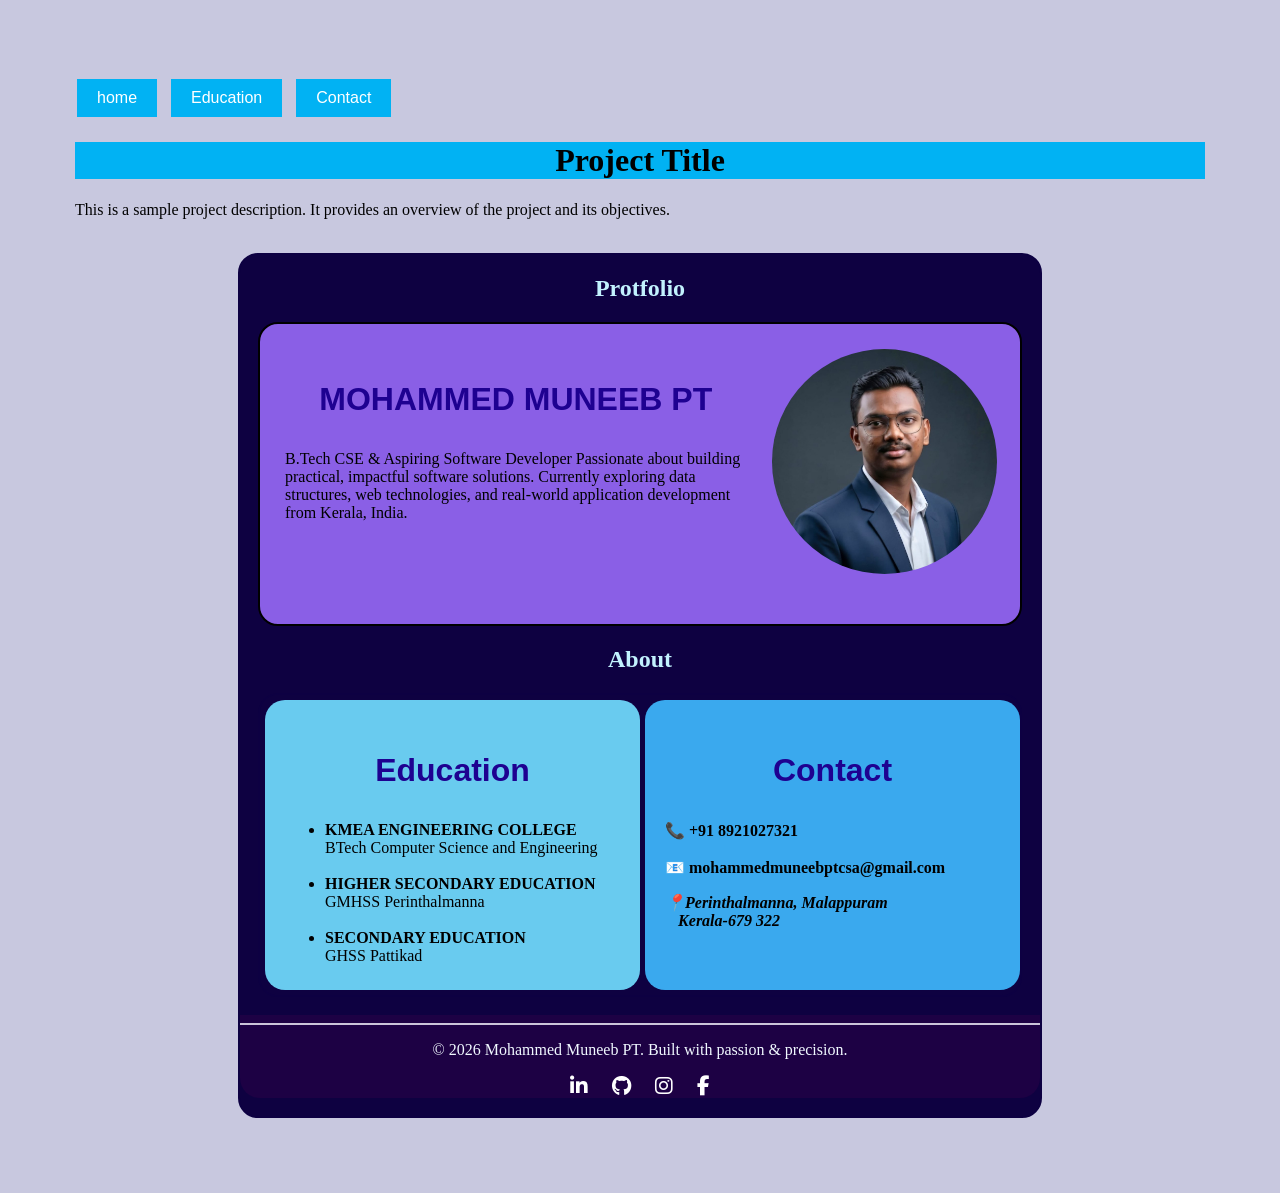
==== index.html @ eda39db0 "Rename new.html to index.html" ====
<!DOCTYPE html>
<html lang="en">
<head>
    <meta charset="UTF-8">
    <meta name="viewport" content="width=device-width, initial-scale=1.0">
    <title>Project</title>
    <link rel="icon" href="my.jpeg" style="border-radius: 50%;">
    <link rel="stylesheet" href="https://cdnjs.cloudflare.com/ajax/libs/font-awesome/6.4.0/css/all.min.css">
    <style>
        body{
            background-color: rgb(237, 241, 251);
            margin: 75px;
        
        }
        h1{
            text-align: center;
            background-color: rgb(1, 178, 243);
        }
        body{
            margin: 75px;
            align-self: center;
            background-color: rgb(200, 200, 223);
        }
        #container{
            border: 2px solid rgb(13, 0, 66);
            border-radius: 20px;
            display: flex;
            flex-direction: column;
            align-items: center;
            justify-content: space-evenly;
            width: 800px;
            height: 100%;
            background-color: #0e0141;
            margin: auto;
            
        }
        #section1{

            border: 2px solid rgb(0, 0, 0);
            border-radius: 20px;
            display: flex;
            flex-direction: row;
            align-items: center;
            justify-content: space-between;
             width: 95%;
             background-color: #8a5fe6;
             
        }
        #section2{
            border: 2px solid rgb(13, 0, 66);
            border-radius: 20px;
            display: flex;
            width: 100%;
            flex-direction: row;
            align-items: center;
            justify-content: space-evenly;
            width: 95%;
        }
        #child1{
            width: 45%;
            height: 250px; 
            background-color: rgb(105, 203, 239);
            border-radius: 20px;
            padding: 20px;
            margin: 5px;
        }
        #child3{
            width: 65%;
            height: 250px; 
            border-radius: 20px;
            padding: 20px;
             margin: 5px;
             padding: auto;
        }

        #child2{
             width: 45%;
             height: 250px; 
             background-color: rgb(58, 169, 238);
             border-radius: 20px;
             padding: 20px;
        }
        #child4{
             width: 35%;
             height: 250px; 
             border-radius: 20px;
             padding: auto;
        }
        h3{
            text-align: center;
            font-family: 'Franklin Gothic Medium', 'Arial Narrow', Arial, sans-serif;
            color: #1e0191;
            font-size: 200%;
        }
        img{
            border-radius: 50%;
            align-items: center;
            justify-content: space-evenly;
        }
        h2{
            text-align: center;
            color: rgb(194, 242, 254);
        }
        footer{
            text-align: center;
            background-color: rgb(29, 1, 68);
            border-radius: 0px 0px 20px 20px;
            width: 100%;
            color: aliceblue;
        }
        social-links {
            align-items: center;
            justify-content: space-between;
             margin-top: 10px;
        }
            .social-links a {
                color: #fff;
                font-size: 20px;
                margin: 0 10px;
                text-decoration: none;
            }
            .social-links a:hover {
                color: #1e0191;
            }
            hr{
                border: 1px solid rgb(203, 196, 217);
            }
            header{
                display: flex;
                justify-content: flex-start;
                gap: 10px;
                margin-bottom: 20px;
            }
             header button {
                background-color: rgb(1, 178, 243);
                color: white;
                border: none;
                padding: 10px 20px;
                text-align: center;
                text-decoration: none;
                display: inline-block;
                font-size: 16px;
                margin: 4px 2px;
                cursor: pointer;
            }
             header button:hover {
                background-color: rgb(0, 150, 200);
            }
             .
            botten{
                background-color: rgb(1, 178, 243);
                color: white;
                border: none;
                padding: 10px 20px;
                text-align: center;
                text-decoration: none;
                display: inline-block;
                font-size: 16px;
                margin: 4px 2px;
                cursor: pointer;
            }
        </style>
</head>
<body>
    <header><button href="#" >home</button><button href="#section2" >Education</button><button href="#section1" >Contact</button></header>
    <h1>Project Title</h1>
    <p>This is a sample project description. It provides an overview of the project and its objectives.</p>
    <br>

    <div id="container">
        <h2>Protfolio</h2>

        <div id="section1">
            <div id="child3">
                <h3>MOHAMMED MUNEEB PT</h3>
                <p>B.Tech CSE & Aspiring Software Developer
Passionate about building practical, impactful software solutions. Currently exploring data structures, web technologies, and real-world application development from Kerala, India.</p>
            </div>
             <div id="child4">
                <img  src="my.jpeg" alt="Image"  height="90%">
                </div>
            </div>
        <h2>About</h2>

        <div id="section2">
            <div id="child1">
                <h3>Education</h3>
               <p> <ul>
                    <li><b>KMEA ENGINEERING COLLEGE </b><BR>BTech Computer Science and Engineering</li><br>
                    <li><b>HIGHER SECONDARY EDUCATION</b><BR>GMHSS Perinthalmanna</li><br>
                    <li><b>SECONDARY EDUCATION</b><BR>GHSS Pattikad <br><br><br></li>
                </ul>
            </div></p>
            <div id="child2">
                <h3>Contact</h3>
               <b><p>📞 +91 8921027321 <br><br>📧 mohammedmuneebptcsa@gmail.com <address>📍Perinthalmanna, Malappuram<br>&ThickSpace;&ThickSpace; Kerala-679 322</address></p></b> 
            
            </div>
            
            
        </div><br>
        <footer><hr>
        <p>&copy; 2026 Mohammed Muneeb PT. Built with passion & precision.</p>
        <div class="social-links">
            <a href="https://www.linkedin.com/in/mohammad-muneeb-pt-0a9416398" target="_blank" aria-label="LinkedIn"><i class="fab fa-linkedin-in"></i></a>
            <a href="https://github.com/muneebpt" target="_blank" aria-label="GitHub"><i class="fab fa-github"></i></a>
            <a href="https://www.instagram.com/mohammed_muneeb_pt?igsh=MWpoNmg3Z2d1OWd2Yg==" target="_blank" aria-label="Instagram"><i class="fab fa-instagram"></i></a>
            <a href="https://www.facebook.com/share/1C8TzH7syh/" target="_blank" aria-label="Facebook"><i class="fab fa-facebook-f"></i></a>
        </div>
    </footer><br>
        </div>
        
    
</body>
</html>
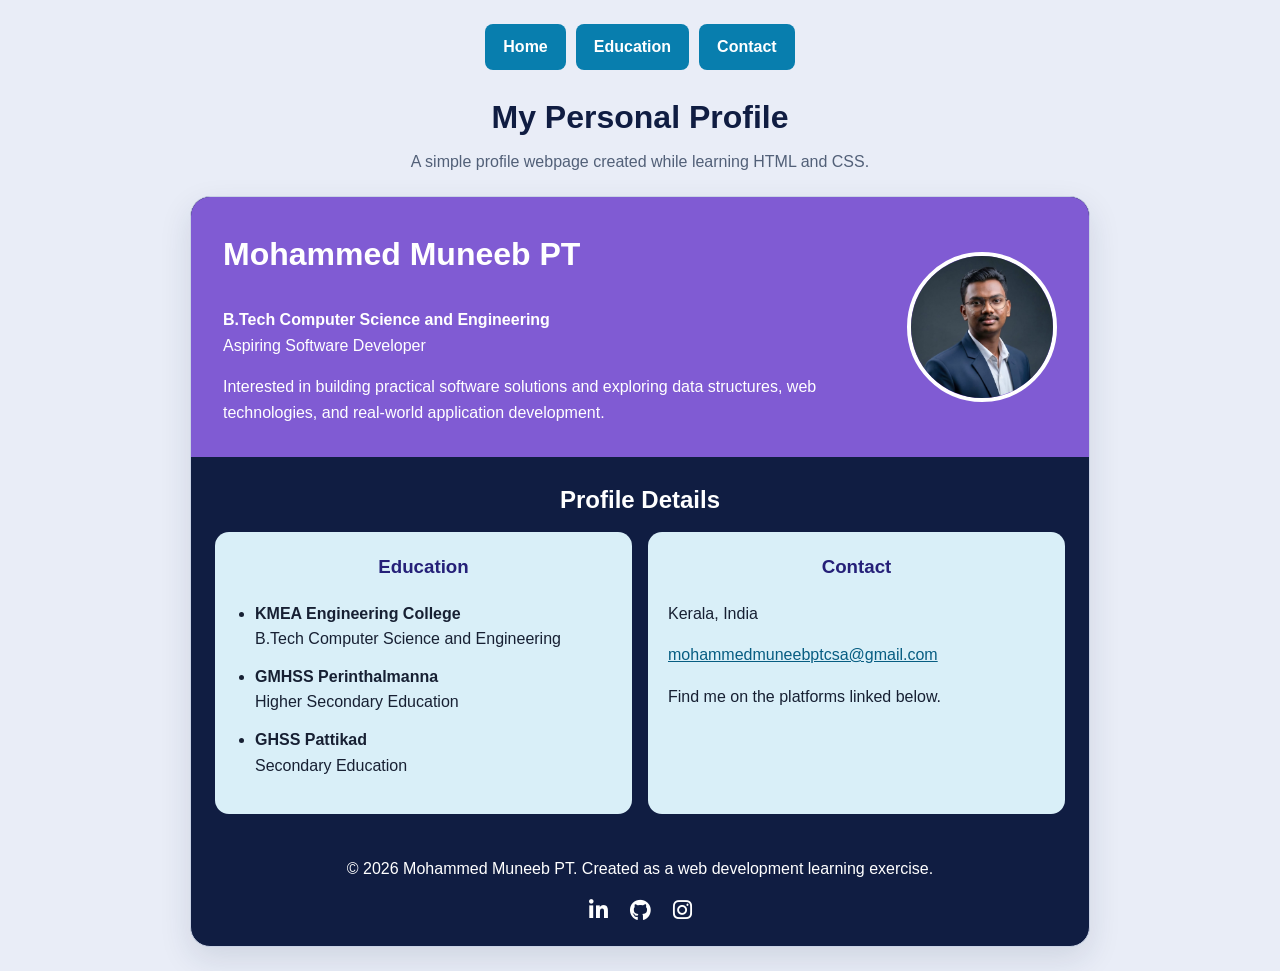
==== commit b14ca1d3: "Improve Day 1 profile page structure and responsive styling" ====
--- a/index.html
+++ b/index.html
@@ -1,215 +1,151 @@
-<!DOCTYPE html>
-<html lang="en">
-<head>
-    <meta charset="UTF-8">
-    <meta name="viewport" content="width=device-width, initial-scale=1.0">
-    <title>Project</title>
-    <link rel="icon" href="my.jpeg" style="border-radius: 50%;">
-    <link rel="stylesheet" href="https://cdnjs.cloudflare.com/ajax/libs/font-awesome/6.4.0/css/all.min.css">
-    <style>
-        body{
-            background-color: rgb(237, 241, 251);
-            margin: 75px;
-        
-        }
-        h1{
-            text-align: center;
-            background-color: rgb(1, 178, 243);
-        }
-        body{
-            margin: 75px;
-            align-self: center;
-            background-color: rgb(200, 200, 223);
-        }
-        #container{
-            border: 2px solid rgb(13, 0, 66);
-            border-radius: 20px;
-            display: flex;
-            flex-direction: column;
-            align-items: center;
-            justify-content: space-evenly;
-            width: 800px;
-            height: 100%;
-            background-color: #0e0141;
-            margin: auto;
-            
-        }
-        #section1{
-
-            border: 2px solid rgb(0, 0, 0);
-            border-radius: 20px;
-            display: flex;
-            flex-direction: row;
-            align-items: center;
-            justify-content: space-between;
-             width: 95%;
-             background-color: #8a5fe6;
-             
-        }
-        #section2{
-            border: 2px solid rgb(13, 0, 66);
-            border-radius: 20px;
-            display: flex;
-            width: 100%;
-            flex-direction: row;
-            align-items: center;
-            justify-content: space-evenly;
-            width: 95%;
-        }
-        #child1{
-            width: 45%;
-            height: 250px; 
-            background-color: rgb(105, 203, 239);
-            border-radius: 20px;
-            padding: 20px;
-            margin: 5px;
-        }
-        #child3{
-            width: 65%;
-            height: 250px; 
-            border-radius: 20px;
-            padding: 20px;
-             margin: 5px;
-             padding: auto;
-        }
-
-        #child2{
-             width: 45%;
-             height: 250px; 
-             background-color: rgb(58, 169, 238);
-             border-radius: 20px;
-             padding: 20px;
-        }
-        #child4{
-             width: 35%;
-             height: 250px; 
-             border-radius: 20px;
-             padding: auto;
-        }
-        h3{
-            text-align: center;
-            font-family: 'Franklin Gothic Medium', 'Arial Narrow', Arial, sans-serif;
-            color: #1e0191;
-            font-size: 200%;
-        }
-        img{
-            border-radius: 50%;
-            align-items: center;
-            justify-content: space-evenly;
-        }
-        h2{
-            text-align: center;
-            color: rgb(194, 242, 254);
-        }
-        footer{
-            text-align: center;
-            background-color: rgb(29, 1, 68);
-            border-radius: 0px 0px 20px 20px;
-            width: 100%;
-            color: aliceblue;
-        }
-        social-links {
-            align-items: center;
-            justify-content: space-between;
-             margin-top: 10px;
-        }
-            .social-links a {
-                color: #fff;
-                font-size: 20px;
-                margin: 0 10px;
-                text-decoration: none;
-            }
-            .social-links a:hover {
-                color: #1e0191;
-            }
-            hr{
-                border: 1px solid rgb(203, 196, 217);
-            }
-            header{
-                display: flex;
-                justify-content: flex-start;
-                gap: 10px;
-                margin-bottom: 20px;
-            }
-             header button {
-                background-color: rgb(1, 178, 243);
-                color: white;
-                border: none;
-                padding: 10px 20px;
-                text-align: center;
-                text-decoration: none;
-                display: inline-block;
-                font-size: 16px;
-                margin: 4px 2px;
-                cursor: pointer;
-            }
-             header button:hover {
-                background-color: rgb(0, 150, 200);
-            }
-             .
-            botten{
-                background-color: rgb(1, 178, 243);
-                color: white;
-                border: none;
-                padding: 10px 20px;
-                text-align: center;
-                text-decoration: none;
-                display: inline-block;
-                font-size: 16px;
-                margin: 4px 2px;
-                cursor: pointer;
-            }
-        </style>
-</head>
-<body>
-    <header><button href="#" >home</button><button href="#section2" >Education</button><button href="#section1" >Contact</button></header>
-    <h1>Project Title</h1>
-    <p>This is a sample project description. It provides an overview of the project and its objectives.</p>
-    <br>
-
-    <div id="container">
-        <h2>Protfolio</h2>
-
-        <div id="section1">
-            <div id="child3">
-                <h3>MOHAMMED MUNEEB PT</h3>
-                <p>B.Tech CSE & Aspiring Software Developer
-Passionate about building practical, impactful software solutions. Currently exploring data structures, web technologies, and real-world application development from Kerala, India.</p>
-            </div>
-             <div id="child4">
-                <img  src="my.jpeg" alt="Image"  height="90%">
-                </div>
-            </div>
-        <h2>About</h2>
-
-        <div id="section2">
-            <div id="child1">
-                <h3>Education</h3>
-               <p> <ul>
-                    <li><b>KMEA ENGINEERING COLLEGE </b><BR>BTech Computer Science and Engineering</li><br>
-                    <li><b>HIGHER SECONDARY EDUCATION</b><BR>GMHSS Perinthalmanna</li><br>
-                    <li><b>SECONDARY EDUCATION</b><BR>GHSS Pattikad <br><br><br></li>
-                </ul>
-            </div></p>
-            <div id="child2">
-                <h3>Contact</h3>
-               <b><p>📞 +91 8921027321 <br><br>📧 mohammedmuneebptcsa@gmail.com <address>📍Perinthalmanna, Malappuram<br>&ThickSpace;&ThickSpace; Kerala-679 322</address></p></b> 
-            
-            </div>
-            
-            
-        </div><br>
-        <footer><hr>
-        <p>&copy; 2026 Mohammed Muneeb PT. Built with passion & precision.</p>
-        <div class="social-links">
-            <a href="https://www.linkedin.com/in/mohammad-muneeb-pt-0a9416398" target="_blank" aria-label="LinkedIn"><i class="fab fa-linkedin-in"></i></a>
-            <a href="https://github.com/muneebpt" target="_blank" aria-label="GitHub"><i class="fab fa-github"></i></a>
-            <a href="https://www.instagram.com/mohammed_muneeb_pt?igsh=MWpoNmg3Z2d1OWd2Yg==" target="_blank" aria-label="Instagram"><i class="fab fa-instagram"></i></a>
-            <a href="https://www.facebook.com/share/1C8TzH7syh/" target="_blank" aria-label="Facebook"><i class="fab fa-facebook-f"></i></a>
-        </div>
-    </footer><br>
-        </div>
-        
-    
-</body>
-</html>
+<!DOCTYPE html>
+<html lang="en">
+<head>
+    <meta charset="UTF-8">
+    <meta name="viewport" content="width=device-width, initial-scale=1.0">
+    <meta name="description" content="Personal profile website created during the KMEA five-day web development add-on course.">
+    <title>Mohammed Muneeb PT | Personal Profile</title>
+    <link rel="icon" href="my.jpeg" type="image/jpeg">
+    <link rel="stylesheet" href="https://cdnjs.cloudflare.com/ajax/libs/font-awesome/6.4.0/css/all.min.css">
+    <style>
+        * { box-sizing: border-box; }
+        html { scroll-behavior: smooth; }
+        body {
+            margin: 0;
+            padding: 24px;
+            font-family: Arial, Helvetica, sans-serif;
+            color: #172033;
+            background: #e9edf7;
+            line-height: 1.6;
+        }
+        .page { width: min(100%, 900px); margin: 0 auto; }
+        .site-header {
+            display: flex;
+            flex-wrap: wrap;
+            justify-content: center;
+            gap: 10px;
+            margin-bottom: 22px;
+        }
+        .site-header a {
+            padding: 10px 18px;
+            border-radius: 8px;
+            background: #087eae;
+            color: #fff;
+            text-decoration: none;
+            font-weight: 600;
+        }
+        .site-header a:hover, .site-header a:focus-visible { background: #075d82; }
+        .intro { text-align: center; margin: 0 0 22px; }
+        .intro h1 { margin-bottom: 6px; color: #101d42; }
+        .intro p { margin-top: 0; color: #526078; }
+        .profile-card {
+            overflow: hidden;
+            border: 1px solid #c9d2e5;
+            border-radius: 20px;
+            background: #101d42;
+            box-shadow: 0 12px 32px rgb(24 39 75 / 12%);
+        }
+        .hero {
+            display: flex;
+            align-items: center;
+            justify-content: space-between;
+            gap: 28px;
+            padding: 32px;
+            background: #805bd3;
+            color: #fff;
+        }
+        .hero h2 { margin-top: 0; font-size: clamp(1.5rem, 4vw, 2rem); }
+        .hero p { margin-bottom: 0; }
+        .profile-photo {
+            width: 150px;
+            height: 150px;
+            flex: 0 0 150px;
+            object-fit: cover;
+            border: 4px solid #fff;
+            border-radius: 50%;
+        }
+        .section-title { margin: 24px 0 12px; color: #fff; text-align: center; }
+        .details {
+            display: grid;
+            grid-template-columns: repeat(2, minmax(0, 1fr));
+            gap: 16px;
+            padding: 0 24px 24px;
+        }
+        .info-card {
+            min-width: 0;
+            padding: 20px;
+            border-radius: 14px;
+            background: #d9eff8;
+        }
+        .info-card h3 { margin-top: 0; color: #252078; text-align: center; }
+        .info-card ul { padding-left: 20px; }
+        .info-card li { margin-bottom: 12px; }
+        .info-card a { color: #075d82; overflow-wrap: anywhere; }
+        footer { padding: 18px; color: #fff; text-align: center; }
+        footer p { margin: 0 0 12px; }
+        .social-links { display: flex; justify-content: center; gap: 22px; }
+        .social-links a { color: #fff; font-size: 1.35rem; }
+        .social-links a:hover, .social-links a:focus-visible { color: #9ce5ff; }
+        @media (max-width: 620px) {
+            body { padding: 14px; }
+            .hero { flex-direction: column-reverse; text-align: center; padding: 24px 18px; }
+            .details { grid-template-columns: 1fr; padding: 0 14px 18px; }
+            .info-card { padding: 16px; }
+        }
+    </style>
+</head>
+<body>
+    <main class="page">
+        <nav class="site-header" aria-label="Main navigation">
+            <a href="#home">Home</a>
+            <a href="#education">Education</a>
+            <a href="#contact">Contact</a>
+        </nav>
+
+        <header class="intro" id="home">
+            <h1>My Personal Profile</h1>
+            <p>A simple profile webpage created while learning HTML and CSS.</p>
+        </header>
+
+        <article class="profile-card">
+            <section class="hero" aria-labelledby="profile-name">
+                <div>
+                    <h2 id="profile-name">Mohammed Muneeb PT</h2>
+                    <p><strong>B.Tech Computer Science and Engineering</strong><br>
+                    Aspiring Software Developer</p>
+                    <p>Interested in building practical software solutions and exploring data structures, web technologies, and real-world application development.</p>
+                </div>
+                <img class="profile-photo" src="my.jpeg" alt="Profile photograph of Mohammed Muneeb PT">
+            </section>
+
+            <h2 class="section-title">Profile Details</h2>
+            <div class="details">
+                <section class="info-card" id="education" aria-labelledby="education-title">
+                    <h3 id="education-title">Education</h3>
+                    <ul>
+                        <li><strong>KMEA Engineering College</strong><br>B.Tech Computer Science and Engineering</li>
+                        <li><strong>GMHSS Perinthalmanna</strong><br>Higher Secondary Education</li>
+                        <li><strong>GHSS Pattikad</strong><br>Secondary Education</li>
+                    </ul>
+                </section>
+
+                <section class="info-card" id="contact" aria-labelledby="contact-title">
+                    <h3 id="contact-title">Contact</h3>
+                    <p>Kerala, India</p>
+                    <p><a href="mailto:mohammedmuneebptcsa@gmail.com">mohammedmuneebptcsa@gmail.com</a></p>
+                    <p>Find me on the platforms linked below.</p>
+                </section>
+            </div>
+
+            <footer>
+                <p>&copy; 2026 Mohammed Muneeb PT. Created as a web development learning exercise.</p>
+                <div class="social-links" aria-label="Social profiles">
+                    <a href="https://www.linkedin.com/in/mohammed-muneeb-pt/" target="_blank" rel="noopener noreferrer" aria-label="LinkedIn"><i class="fab fa-linkedin-in"></i></a>
+                    <a href="https://github.com/Muneeb-PT" target="_blank" rel="noopener noreferrer" aria-label="GitHub"><i class="fab fa-github"></i></a>
+                    <a href="https://www.instagram.com/mohammed_muneeb_pt/" target="_blank" rel="noopener noreferrer" aria-label="Instagram"><i class="fab fa-instagram"></i></a>
+                </div>
+            </footer>
+        </article>
+    </main>
+</body>
+</html>
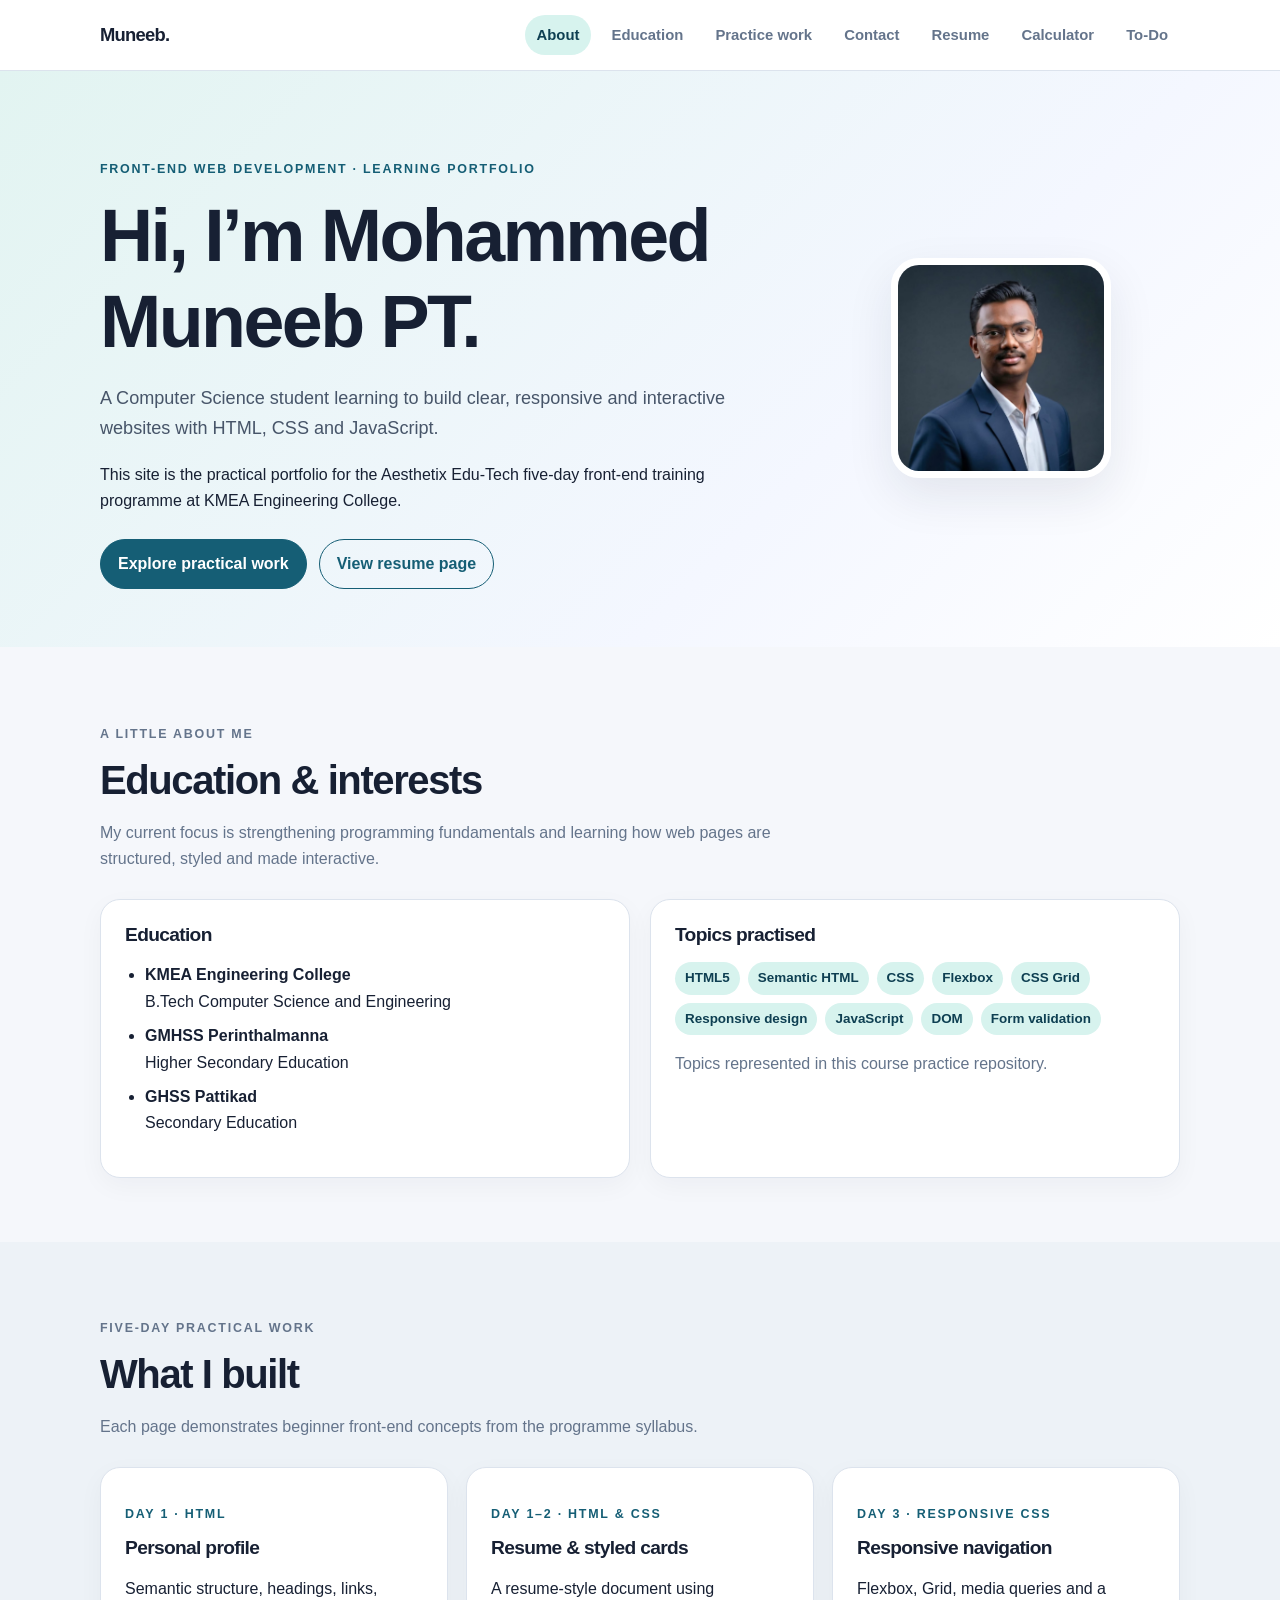
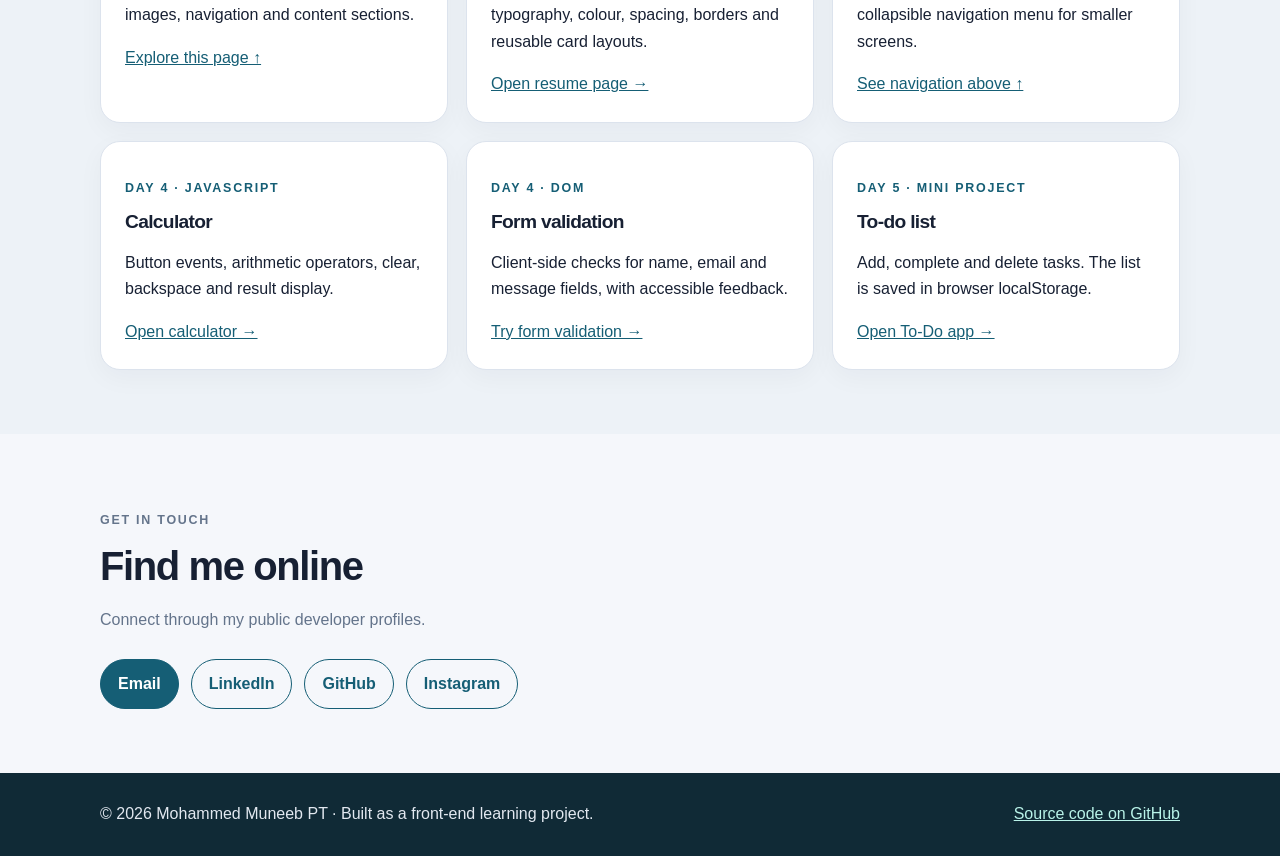
==== commit 27fd5f61: "feat: build responsive five-day front-end learning portfolio" ====
--- a/index.html
+++ b/index.html
@@ -1,151 +1,40 @@
 <!DOCTYPE html>
 <html lang="en">
 <head>
-    <meta charset="UTF-8">
-    <meta name="viewport" content="width=device-width, initial-scale=1.0">
-    <meta name="description" content="Personal profile website created during the KMEA five-day web development add-on course.">
-    <title>Mohammed Muneeb PT | Personal Profile</title>
-    <link rel="icon" href="my.jpeg" type="image/jpeg">
-    <link rel="stylesheet" href="https://cdnjs.cloudflare.com/ajax/libs/font-awesome/6.4.0/css/all.min.css">
-    <style>
-        * { box-sizing: border-box; }
-        html { scroll-behavior: smooth; }
-        body {
-            margin: 0;
-            padding: 24px;
-            font-family: Arial, Helvetica, sans-serif;
-            color: #172033;
-            background: #e9edf7;
-            line-height: 1.6;
-        }
-        .page { width: min(100%, 900px); margin: 0 auto; }
-        .site-header {
-            display: flex;
-            flex-wrap: wrap;
-            justify-content: center;
-            gap: 10px;
-            margin-bottom: 22px;
-        }
-        .site-header a {
-            padding: 10px 18px;
-            border-radius: 8px;
-            background: #087eae;
-            color: #fff;
-            text-decoration: none;
-            font-weight: 600;
-        }
-        .site-header a:hover, .site-header a:focus-visible { background: #075d82; }
-        .intro { text-align: center; margin: 0 0 22px; }
-        .intro h1 { margin-bottom: 6px; color: #101d42; }
-        .intro p { margin-top: 0; color: #526078; }
-        .profile-card {
-            overflow: hidden;
-            border: 1px solid #c9d2e5;
-            border-radius: 20px;
-            background: #101d42;
-            box-shadow: 0 12px 32px rgb(24 39 75 / 12%);
-        }
-        .hero {
-            display: flex;
-            align-items: center;
-            justify-content: space-between;
-            gap: 28px;
-            padding: 32px;
-            background: #805bd3;
-            color: #fff;
-        }
-        .hero h2 { margin-top: 0; font-size: clamp(1.5rem, 4vw, 2rem); }
-        .hero p { margin-bottom: 0; }
-        .profile-photo {
-            width: 150px;
-            height: 150px;
-            flex: 0 0 150px;
-            object-fit: cover;
-            border: 4px solid #fff;
-            border-radius: 50%;
-        }
-        .section-title { margin: 24px 0 12px; color: #fff; text-align: center; }
-        .details {
-            display: grid;
-            grid-template-columns: repeat(2, minmax(0, 1fr));
-            gap: 16px;
-            padding: 0 24px 24px;
-        }
-        .info-card {
-            min-width: 0;
-            padding: 20px;
-            border-radius: 14px;
-            background: #d9eff8;
-        }
-        .info-card h3 { margin-top: 0; color: #252078; text-align: center; }
-        .info-card ul { padding-left: 20px; }
-        .info-card li { margin-bottom: 12px; }
-        .info-card a { color: #075d82; overflow-wrap: anywhere; }
-        footer { padding: 18px; color: #fff; text-align: center; }
-        footer p { margin: 0 0 12px; }
-        .social-links { display: flex; justify-content: center; gap: 22px; }
-        .social-links a { color: #fff; font-size: 1.35rem; }
-        .social-links a:hover, .social-links a:focus-visible { color: #9ce5ff; }
-        @media (max-width: 620px) {
-            body { padding: 14px; }
-            .hero { flex-direction: column-reverse; text-align: center; padding: 24px 18px; }
-            .details { grid-template-columns: 1fr; padding: 0 14px 18px; }
-            .info-card { padding: 16px; }
-        }
-    </style>
+  <meta charset="UTF-8">
+  <meta name="viewport" content="width=device-width, initial-scale=1.0">
+  <meta name="description" content="A beginner front-end learning portfolio documenting HTML, CSS and JavaScript practical work.">
+  <title>Mohammed Muneeb PT | Front-End Learning Portfolio</title>
+  <link rel="icon" href="my.jpeg" type="image/jpeg">
+  <link rel="stylesheet" href="styles.css">
+  <script src="script.js" defer></script>
 </head>
 <body>
-    <main class="page">
-        <nav class="site-header" aria-label="Main navigation">
-            <a href="#home">Home</a>
-            <a href="#education">Education</a>
-            <a href="#contact">Contact</a>
-        </nav>
-
-        <header class="intro" id="home">
-            <h1>My Personal Profile</h1>
-            <p>A simple profile webpage created while learning HTML and CSS.</p>
-        </header>
-
-        <article class="profile-card">
-            <section class="hero" aria-labelledby="profile-name">
-                <div>
-                    <h2 id="profile-name">Mohammed Muneeb PT</h2>
-                    <p><strong>B.Tech Computer Science and Engineering</strong><br>
-                    Aspiring Software Developer</p>
-                    <p>Interested in building practical software solutions and exploring data structures, web technologies, and real-world application development.</p>
-                </div>
-                <img class="profile-photo" src="my.jpeg" alt="Profile photograph of Mohammed Muneeb PT">
-            </section>
-
-            <h2 class="section-title">Profile Details</h2>
-            <div class="details">
-                <section class="info-card" id="education" aria-labelledby="education-title">
-                    <h3 id="education-title">Education</h3>
-                    <ul>
-                        <li><strong>KMEA Engineering College</strong><br>B.Tech Computer Science and Engineering</li>
-                        <li><strong>GMHSS Perinthalmanna</strong><br>Higher Secondary Education</li>
-                        <li><strong>GHSS Pattikad</strong><br>Secondary Education</li>
-                    </ul>
-                </section>
-
-                <section class="info-card" id="contact" aria-labelledby="contact-title">
-                    <h3 id="contact-title">Contact</h3>
-                    <p>Kerala, India</p>
-                    <p><a href="mailto:mohammedmuneebptcsa@gmail.com">mohammedmuneebptcsa@gmail.com</a></p>
-                    <p>Find me on the platforms linked below.</p>
-                </section>
-            </div>
-
-            <footer>
-                <p>&copy; 2026 Mohammed Muneeb PT. Created as a web development learning exercise.</p>
-                <div class="social-links" aria-label="Social profiles">
-                    <a href="https://www.linkedin.com/in/mohammed-muneeb-pt/" target="_blank" rel="noopener noreferrer" aria-label="LinkedIn"><i class="fab fa-linkedin-in"></i></a>
-                    <a href="https://github.com/Muneeb-PT" target="_blank" rel="noopener noreferrer" aria-label="GitHub"><i class="fab fa-github"></i></a>
-                    <a href="https://www.instagram.com/mohammed_muneeb_pt/" target="_blank" rel="noopener noreferrer" aria-label="Instagram"><i class="fab fa-instagram"></i></a>
-                </div>
-            </footer>
-        </article>
-    </main>
-</body>
-</html>
+<header class="site-header"><div class="container nav-wrap">
+  <a class="brand" href="index.html">Muneeb.</a>
+  <button class="menu-toggle" aria-expanded="false" aria-controls="main-nav">Menu</button>
+  <nav class="nav-links" id="main-nav" aria-label="Main navigation">
+    <a href="#about" aria-current="page">About</a><a href="#education">Education</a><a href="#work">Practice work</a><a href="#contact">Contact</a><a href="resume.html">Resume</a><a href="calculator.html">Calculator</a><a href="todo.html">To-Do</a>
+  </nav>
+</div></header>
+<main>
+<section class="hero" id="about"><div class="container hero-grid">
+  <div><p class="eyebrow">Front-End Web Development · Learning Portfolio</p><h1>Hi, I’m Mohammed Muneeb PT.</h1><p class="lead">A Computer Science student learning to build clear, responsive and interactive websites with HTML, CSS and JavaScript.</p><p>This site is the practical portfolio for the Aesthetix Edu-Tech five-day front-end training programme at KMEA Engineering College.</p>
+    <div class="actions"><a class="button" href="#work">Explore practical work</a><a class="button secondary" href="resume.html">View resume page</a></div>
+  </div><img class="hero-photo" src="my.jpeg" alt="Profile photograph of Mohammed Muneeb PT" width="220" height="220">
+</div></section>
+<section class="section" id="education"><div class="container"><div class="section-head"><p class="eyebrow">A little about me</p><h2>Education & interests</h2><p>My current focus is strengthening programming fundamentals and learning how web pages are structured, styled and made interactive.</p></div>
+<div class="two-col"><article class="card"><h3>Education</h3><ul class="info-list"><li><strong>KMEA Engineering College</strong><br>B.Tech Computer Science and Engineering</li><li><strong>GMHSS Perinthalmanna</strong><br>Higher Secondary Education</li><li><strong>GHSS Pattikad</strong><br>Secondary Education</li></ul></article><article class="card"><h3>Topics practised</h3><ul class="tag-list"><li>HTML5</li><li>Semantic HTML</li><li>CSS</li><li>Flexbox</li><li>CSS Grid</li><li>Responsive design</li><li>JavaScript</li><li>DOM</li><li>Form validation</li></ul><p class="muted">Topics represented in this course practice repository.</p></article></div></div></section>
+<section class="section" id="work" style="background:#edf2f7"><div class="container"><div class="section-head"><p class="eyebrow">Five-day practical work</p><h2>What I built</h2><p>Each page demonstrates beginner front-end concepts from the programme syllabus.</p></div>
+<div class="grid">
+<article class="card"><p class="eyebrow">Day 1 · HTML</p><h3>Personal profile</h3><p>Semantic structure, headings, links, images, navigation and content sections.</p><a href="#about">Explore this page ↑</a></article>
+<article class="card"><p class="eyebrow">Day 1–2 · HTML & CSS</p><h3>Resume & styled cards</h3><p>A resume-style document using typography, colour, spacing, borders and reusable card layouts.</p><a href="resume.html">Open resume page →</a></article>
+<article class="card"><p class="eyebrow">Day 3 · Responsive CSS</p><h3>Responsive navigation</h3><p>Flexbox, Grid, media queries and a collapsible navigation menu for smaller screens.</p><a href="#work">See navigation above ↑</a></article>
+<article class="card"><p class="eyebrow">Day 4 · JavaScript</p><h3>Calculator</h3><p>Button events, arithmetic operators, clear, backspace and result display.</p><a href="calculator.html">Open calculator →</a></article>
+<article class="card"><p class="eyebrow">Day 4 · DOM</p><h3>Form validation</h3><p>Client-side checks for name, email and message fields, with accessible feedback.</p><a href="calculator.html">Try form validation →</a></article>
+<article class="card"><p class="eyebrow">Day 5 · Mini project</p><h3>To-do list</h3><p>Add, complete and delete tasks. The list is saved in browser localStorage.</p><a href="todo.html">Open To-Do app →</a></article>
+</div></div></section>
+<section class="section" id="contact"><div class="container"><div class="section-head"><p class="eyebrow">Get in touch</p><h2>Find me online</h2><p>Connect through my public developer profiles.</p></div><div class="actions"><a class="button" href="mailto:mohammedmuneebptcsa@gmail.com">Email</a><a class="button secondary" href="https://www.linkedin.com/in/mohammed-muneeb-pt/" target="_blank" rel="noopener noreferrer">LinkedIn</a><a class="button secondary" href="https://github.com/Muneeb-PT" target="_blank" rel="noopener noreferrer">GitHub</a><a class="button secondary" href="https://www.instagram.com/mohammed_muneeb_pt/" target="_blank" rel="noopener noreferrer">Instagram</a></div></div></section>
+</main>
+<footer><div class="container footer-row"><span>© 2026 Mohammed Muneeb PT · Built as a front-end learning project.</span><a href="https://github.com/Muneeb-PT/add-on_class_profile" target="_blank" rel="noopener noreferrer">Source code on GitHub</a></div></footer>
+</body></html>
--- a/styles.css
+++ b/styles.css
@@ -0,0 +1,70 @@
+/* Shared styles for the five-day front-end learning project. */
+:root{--ink:#172033;--muted:#64748b;--paper:#f5f7fb;--surface:#fff;--brand:#155e75;--brand-dark:#0e3f52;--accent:#d7f3ee;--line:#dce3ed;--shadow:0 18px 48px rgba(23,32,51,.09);--radius:20px}
+*{box-sizing:border-box}
+html{scroll-behavior:smooth}
+body{margin:0;background:var(--paper);color:var(--ink);font:16px/1.65 Arial,Helvetica,sans-serif}
+a{color:var(--brand)}
+a:focus-visible,button:focus-visible,input:focus-visible,textarea:focus-visible{outline:3px solid #f59e0b;outline-offset:3px}
+img{max-width:100%;display:block}
+.container{width:min(1080px,calc(100% - 36px));margin-inline:auto}
+.site-header{position:sticky;top:0;z-index:10;background:rgba(255,255,255,.94);backdrop-filter:blur(12px);border-bottom:1px solid var(--line)}
+.nav-wrap{min-height:70px;display:flex;align-items:center;justify-content:space-between;gap:20px}
+.brand{font-weight:800;text-decoration:none;color:var(--ink);letter-spacing:-.04em;font-size:1.15rem}
+.nav-links{display:flex;flex-wrap:wrap;align-items:center;gap:8px}
+.nav-links a{padding:8px 12px;border-radius:999px;text-decoration:none;color:var(--muted);font-size:.93rem;font-weight:700}
+.nav-links a:hover,.nav-links a[aria-current=page]{background:var(--accent);color:var(--brand-dark)}
+.menu-toggle{display:none;border:1px solid var(--line);background:white;border-radius:10px;padding:8px 12px;font:inherit}
+.hero{padding:76px 0 58px;background:linear-gradient(135deg,#e2f4f1,#f4f7ff 65%,#fff)}
+.hero-grid{display:grid;grid-template-columns:1.5fr .8fr;align-items:center;gap:48px}
+.eyebrow{color:var(--brand);font-size:.78rem;font-weight:800;letter-spacing:.14em;text-transform:uppercase}
+h1,h2,h3{line-height:1.18;letter-spacing:-.035em}
+h1{font-size:clamp(2.5rem,6vw,4.6rem);margin:12px 0}
+h2{font-size:clamp(1.8rem,4vw,2.5rem);margin:0 0 14px}
+h3{font-size:1.2rem;margin:0 0 8px}
+.lead{font-size:1.13rem;color:#475569;max-width:660px}
+.hero-photo{width:220px;height:220px;object-fit:cover;border-radius:28px;justify-self:center;border:7px solid white;box-shadow:var(--shadow)}
+.actions{display:flex;flex-wrap:wrap;gap:12px;margin-top:24px}
+.button{display:inline-flex;align-items:center;justify-content:center;padding:11px 17px;border:1px solid var(--brand);border-radius:999px;background:var(--brand);color:#fff;text-decoration:none;font-weight:700;cursor:pointer}
+.button:hover{background:var(--brand-dark)}
+.button.secondary{background:transparent;color:var(--brand)}
+.section{padding:64px 0}
+.section-head{max-width:680px;margin-bottom:26px}
+.section-head p,.muted{color:var(--muted)}
+.grid{display:grid;grid-template-columns:repeat(3,minmax(0,1fr));gap:18px}
+.card{background:var(--surface);border:1px solid var(--line);border-radius:var(--radius);padding:24px;box-shadow:0 8px 26px rgba(23,32,51,.04)}
+.card p:last-child{margin-bottom:0}
+.tag-list{display:flex;flex-wrap:wrap;gap:8px;padding:0;list-style:none}
+.tag-list li{padding:5px 10px;border-radius:999px;background:var(--accent);color:var(--brand-dark);font-size:.84rem;font-weight:700}
+.two-col{display:grid;grid-template-columns:1fr 1fr;gap:20px}
+.info-list{padding-left:20px}
+.info-list li{margin:8px 0}
+.page-intro{padding:52px 0 24px}
+.page-intro h1{font-size:clamp(2.2rem,5vw,3.5rem)}
+.panel{background:white;border:1px solid var(--line);border-radius:var(--radius);padding:clamp(20px,4vw,32px);box-shadow:var(--shadow);margin:20px 0}
+.form-grid{display:grid;grid-template-columns:1fr 1fr;gap:16px}
+.field{display:grid;gap:6px}
+.field.full{grid-column:1/-1}
+label{font-weight:700}
+input,textarea{width:100%;padding:12px 13px;border:1px solid #b9c5d5;border-radius:10px;background:#fff;color:var(--ink);font:inherit}
+textarea{min-height:120px;resize:vertical}
+.error{min-height:1.2em;color:#b42318;font-size:.88rem}
+.status{min-height:1.5em;color:var(--brand-dark);font-weight:700}
+.calculator{max-width:390px}
+.calc-display{font-size:2rem;text-align:right;background:#f1f5f9;font-weight:700}
+.calc-keys{display:grid;grid-template-columns:repeat(4,1fr);gap:9px;margin-top:12px}
+.calc-keys button{min-height:56px;border:1px solid var(--line);border-radius:12px;background:#fff;font-size:1.1rem;font-weight:700;cursor:pointer}
+.calc-keys button:hover{background:var(--accent)}
+.calc-keys .operator{background:#e8f2f5;color:var(--brand-dark)}
+.calc-keys .equals{background:var(--brand);color:white}
+.todo-form{display:flex;gap:10px}
+.todo-form input{flex:1}
+.todo-list{padding:0;list-style:none}
+.todo-item{display:flex;align-items:center;gap:12px;padding:13px 4px;border-bottom:1px solid var(--line)}
+.todo-item span{flex:1;overflow-wrap:anywhere}
+.todo-item.done span{text-decoration:line-through;color:var(--muted)}
+.small-button{border:1px solid var(--line);background:#fff;border-radius:8px;padding:7px 10px;cursor:pointer}
+footer{padding:28px 0;background:#102a36;color:#e2e8f0}
+footer a{color:#b9f3e9}
+.footer-row{display:flex;justify-content:space-between;gap:16px;flex-wrap:wrap}
+@media(max-width:760px){.hero-grid{grid-template-columns:1fr;text-align:center}.hero-photo{grid-row:1;width:170px;height:170px}.actions{justify-content:center}.grid{grid-template-columns:1fr 1fr}.two-col{grid-template-columns:1fr}.nav-wrap{align-items:flex-start;padding:14px 0}.menu-toggle{display:block}.nav-links{display:none;position:absolute;top:68px;left:0;right:0;padding:12px 18px;background:white;border-bottom:1px solid var(--line);flex-direction:column;align-items:stretch}.nav-links.open{display:flex}.nav-links a{border-radius:8px}}
+@media(max-width:520px){.grid,.form-grid{grid-template-columns:1fr}.field.full{grid-column:auto}.section{padding:46px 0}.hero{padding:52px 0 42px}.todo-form{flex-direction:column}}
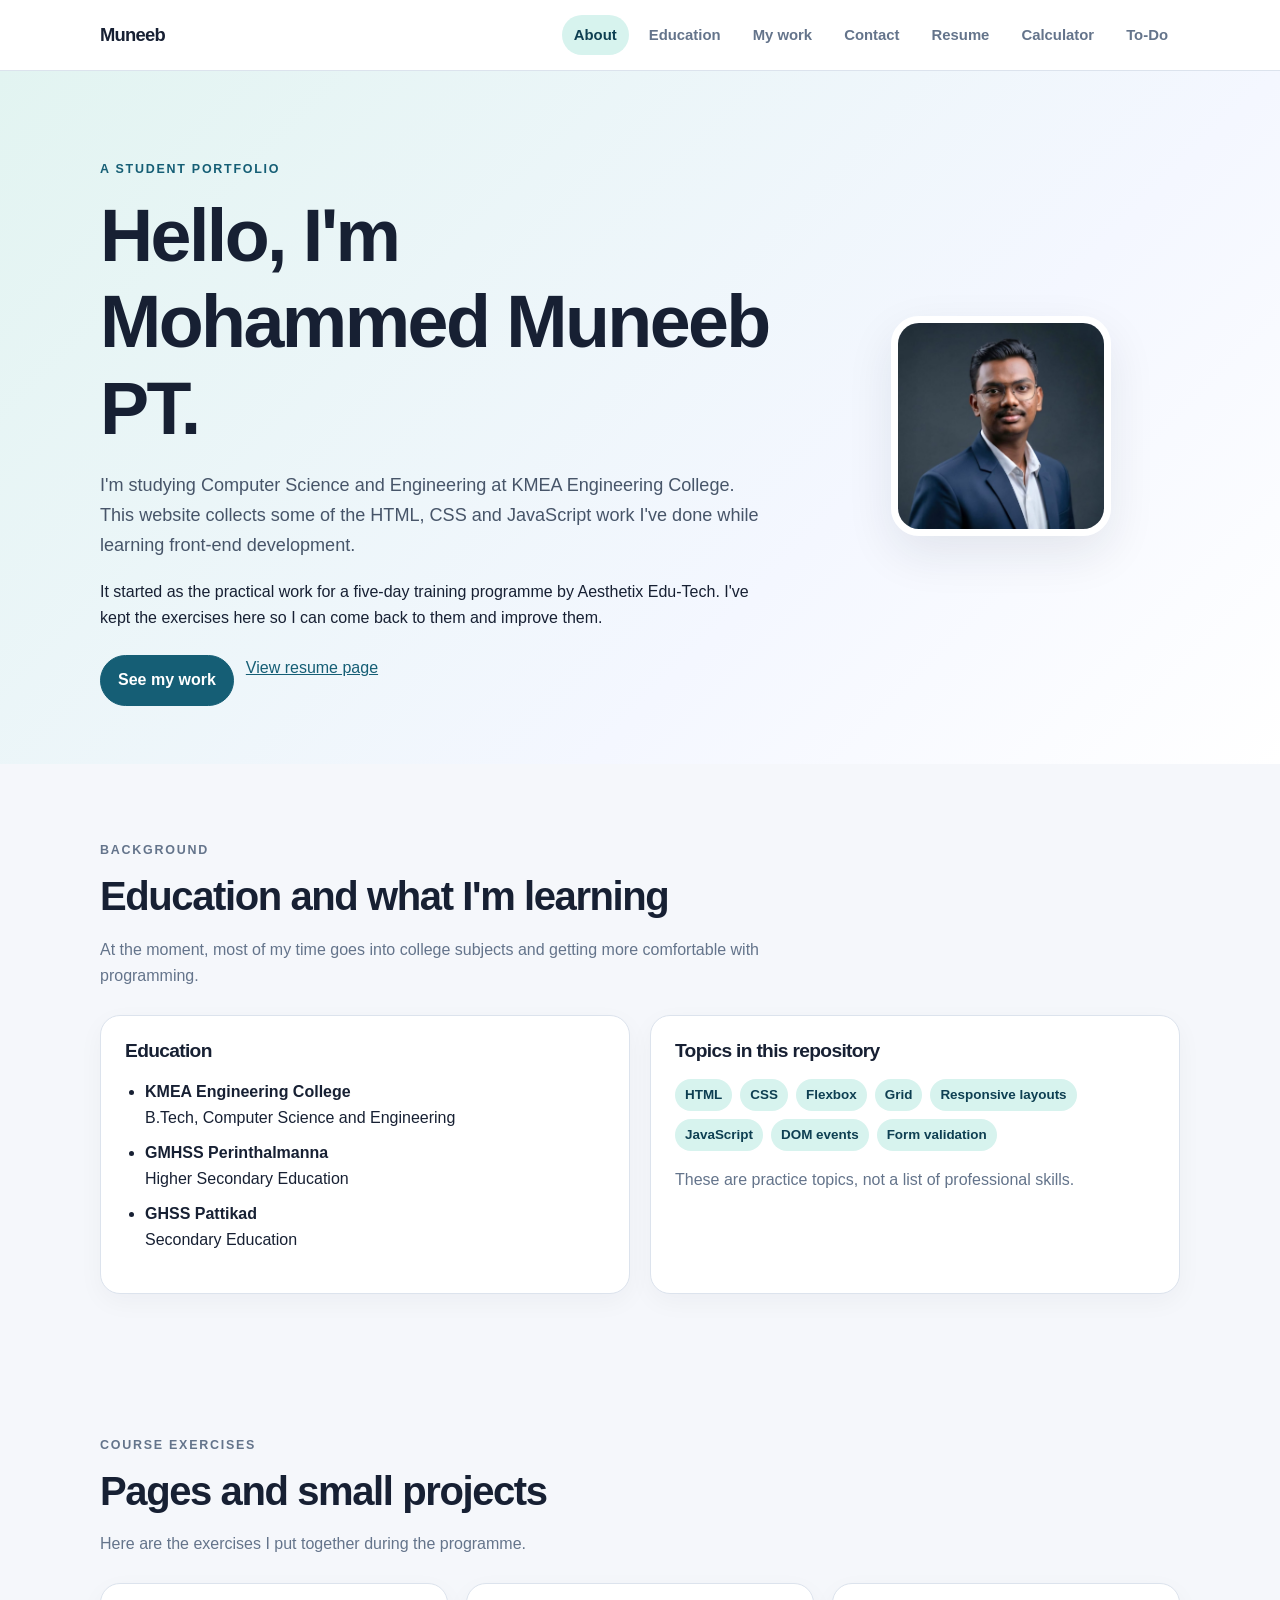
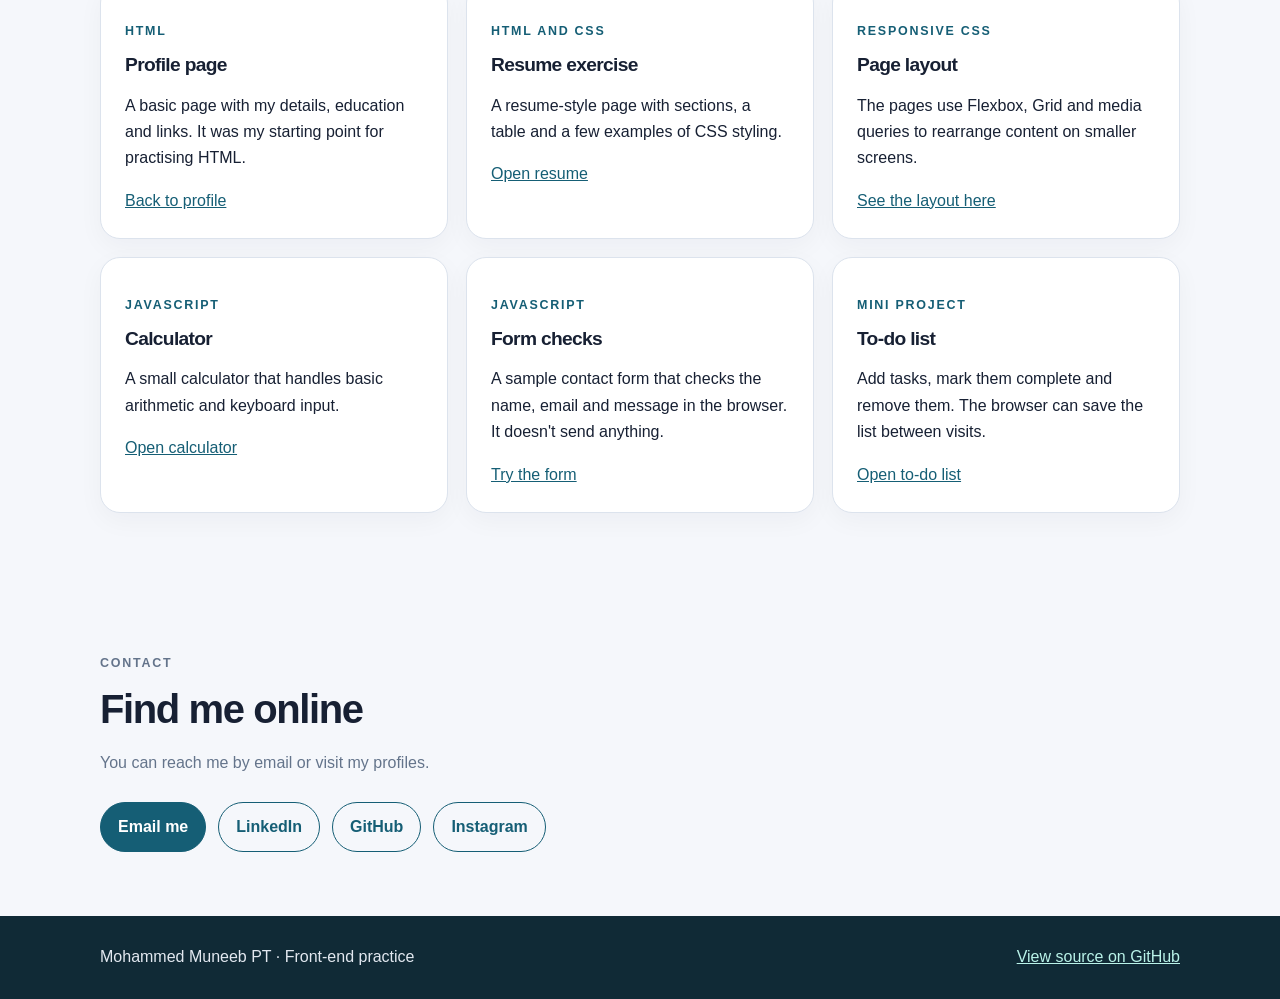
==== commit 39a1b3db: "Make portfolio copy more personal and straightforward" ====
--- a/index.html
+++ b/index.html
@@ -3,38 +3,50 @@
 <head>
   <meta charset="UTF-8">
   <meta name="viewport" content="width=device-width, initial-scale=1.0">
-  <meta name="description" content="A beginner front-end learning portfolio documenting HTML, CSS and JavaScript practical work.">
-  <title>Mohammed Muneeb PT | Front-End Learning Portfolio</title>
+  <meta name="description" content="Mohammed Muneeb PT's HTML, CSS and JavaScript practice work.">
+  <title>Mohammed Muneeb PT | Portfolio</title>
   <link rel="icon" href="my.jpeg" type="image/jpeg">
   <link rel="stylesheet" href="styles.css">
   <script src="script.js" defer></script>
 </head>
 <body>
 <header class="site-header"><div class="container nav-wrap">
-  <a class="brand" href="index.html">Muneeb.</a>
-  <button class="menu-toggle" aria-expanded="false" aria-controls="main-nav">Menu</button>
+  <a class="brand" href="index.html">Muneeb</a>
+  <button class="menu-toggle" type="button" aria-expanded="false" aria-controls="main-nav">Menu</button>
   <nav class="nav-links" id="main-nav" aria-label="Main navigation">
-    <a href="#about" aria-current="page">About</a><a href="#education">Education</a><a href="#work">Practice work</a><a href="#contact">Contact</a><a href="resume.html">Resume</a><a href="calculator.html">Calculator</a><a href="todo.html">To-Do</a>
+    <a href="#about" aria-current="page">About</a><a href="#education">Education</a><a href="#work">My work</a><a href="#contact">Contact</a><a href="resume.html">Resume</a><a href="calculator.html">Calculator</a><a href="todo.html">To-Do</a>
   </nav>
 </div></header>
 <main>
 <section class="hero" id="about"><div class="container hero-grid">
-  <div><p class="eyebrow">Front-End Web Development · Learning Portfolio</p><h1>Hi, I’m Mohammed Muneeb PT.</h1><p class="lead">A Computer Science student learning to build clear, responsive and interactive websites with HTML, CSS and JavaScript.</p><p>This site is the practical portfolio for the Aesthetix Edu-Tech five-day front-end training programme at KMEA Engineering College.</p>
-    <div class="actions"><a class="button" href="#work">Explore practical work</a><a class="button secondary" href="resume.html">View resume page</a></div>
-  </div><img class="hero-photo" src="my.jpeg" alt="Profile photograph of Mohammed Muneeb PT" width="220" height="220">
+  <div><p class="eyebrow">A student portfolio</p><h1>Hello, I'm Mohammed Muneeb PT.</h1>
+    <p class="lead">I'm studying Computer Science and Engineering at KMEA Engineering College. This website collects some of the HTML, CSS and JavaScript work I've done while learning front-end development.</p>
+    <p>It started as the practical work for a five-day training programme by Aesthetix Edu-Tech. I've kept the exercises here so I can come back to them and improve them.</p>
+    <div class="actions"><a class="button" href="#work">See my work</a><a class="text-link" href="resume.html">View resume page</a></div>
+  </div><img class="hero-photo" src="my.jpeg" alt="Mohammed Muneeb PT" width="220" height="220">
 </div></section>
-<section class="section" id="education"><div class="container"><div class="section-head"><p class="eyebrow">A little about me</p><h2>Education & interests</h2><p>My current focus is strengthening programming fundamentals and learning how web pages are structured, styled and made interactive.</p></div>
-<div class="two-col"><article class="card"><h3>Education</h3><ul class="info-list"><li><strong>KMEA Engineering College</strong><br>B.Tech Computer Science and Engineering</li><li><strong>GMHSS Perinthalmanna</strong><br>Higher Secondary Education</li><li><strong>GHSS Pattikad</strong><br>Secondary Education</li></ul></article><article class="card"><h3>Topics practised</h3><ul class="tag-list"><li>HTML5</li><li>Semantic HTML</li><li>CSS</li><li>Flexbox</li><li>CSS Grid</li><li>Responsive design</li><li>JavaScript</li><li>DOM</li><li>Form validation</li></ul><p class="muted">Topics represented in this course practice repository.</p></article></div></div></section>
-<section class="section" id="work" style="background:#edf2f7"><div class="container"><div class="section-head"><p class="eyebrow">Five-day practical work</p><h2>What I built</h2><p>Each page demonstrates beginner front-end concepts from the programme syllabus.</p></div>
-<div class="grid">
-<article class="card"><p class="eyebrow">Day 1 · HTML</p><h3>Personal profile</h3><p>Semantic structure, headings, links, images, navigation and content sections.</p><a href="#about">Explore this page ↑</a></article>
-<article class="card"><p class="eyebrow">Day 1–2 · HTML & CSS</p><h3>Resume & styled cards</h3><p>A resume-style document using typography, colour, spacing, borders and reusable card layouts.</p><a href="resume.html">Open resume page →</a></article>
-<article class="card"><p class="eyebrow">Day 3 · Responsive CSS</p><h3>Responsive navigation</h3><p>Flexbox, Grid, media queries and a collapsible navigation menu for smaller screens.</p><a href="#work">See navigation above ↑</a></article>
-<article class="card"><p class="eyebrow">Day 4 · JavaScript</p><h3>Calculator</h3><p>Button events, arithmetic operators, clear, backspace and result display.</p><a href="calculator.html">Open calculator →</a></article>
-<article class="card"><p class="eyebrow">Day 4 · DOM</p><h3>Form validation</h3><p>Client-side checks for name, email and message fields, with accessible feedback.</p><a href="calculator.html">Try form validation →</a></article>
-<article class="card"><p class="eyebrow">Day 5 · Mini project</p><h3>To-do list</h3><p>Add, complete and delete tasks. The list is saved in browser localStorage.</p><a href="todo.html">Open To-Do app →</a></article>
-</div></div></section>
-<section class="section" id="contact"><div class="container"><div class="section-head"><p class="eyebrow">Get in touch</p><h2>Find me online</h2><p>Connect through my public developer profiles.</p></div><div class="actions"><a class="button" href="mailto:mohammedmuneebptcsa@gmail.com">Email</a><a class="button secondary" href="https://www.linkedin.com/in/mohammed-muneeb-pt/" target="_blank" rel="noopener noreferrer">LinkedIn</a><a class="button secondary" href="https://github.com/Muneeb-PT" target="_blank" rel="noopener noreferrer">GitHub</a><a class="button secondary" href="https://www.instagram.com/mohammed_muneeb_pt/" target="_blank" rel="noopener noreferrer">Instagram</a></div></div></section>
+<section class="section" id="education"><div class="container">
+  <div class="section-head"><p class="eyebrow">Background</p><h2>Education and what I'm learning</h2><p>At the moment, most of my time goes into college subjects and getting more comfortable with programming.</p></div>
+  <div class="two-col">
+    <article class="card"><h3>Education</h3><ul class="info-list"><li><strong>KMEA Engineering College</strong><br>B.Tech, Computer Science and Engineering</li><li><strong>GMHSS Perinthalmanna</strong><br>Higher Secondary Education</li><li><strong>GHSS Pattikad</strong><br>Secondary Education</li></ul></article>
+    <article class="card"><h3>Topics in this repository</h3><ul class="tag-list"><li>HTML</li><li>CSS</li><li>Flexbox</li><li>Grid</li><li>Responsive layouts</li><li>JavaScript</li><li>DOM events</li><li>Form validation</li></ul><p class="muted">These are practice topics, not a list of professional skills.</p></article>
+  </div>
+</div></section>
+<section class="section work-section" id="work"><div class="container">
+  <div class="section-head"><p class="eyebrow">Course exercises</p><h2>Pages and small projects</h2><p>Here are the exercises I put together during the programme.</p></div>
+  <div class="grid">
+    <article class="card"><p class="eyebrow">HTML</p><h3>Profile page</h3><p>A basic page with my details, education and links. It was my starting point for practising HTML.</p><a href="#about">Back to profile</a></article>
+    <article class="card"><p class="eyebrow">HTML and CSS</p><h3>Resume exercise</h3><p>A resume-style page with sections, a table and a few examples of CSS styling.</p><a href="resume.html">Open resume</a></article>
+    <article class="card"><p class="eyebrow">Responsive CSS</p><h3>Page layout</h3><p>The pages use Flexbox, Grid and media queries to rearrange content on smaller screens.</p><a href="#work">See the layout here</a></article>
+    <article class="card"><p class="eyebrow">JavaScript</p><h3>Calculator</h3><p>A small calculator that handles basic arithmetic and keyboard input.</p><a href="calculator.html">Open calculator</a></article>
+    <article class="card"><p class="eyebrow">JavaScript</p><h3>Form checks</h3><p>A sample contact form that checks the name, email and message in the browser. It doesn't send anything.</p><a href="calculator.html">Try the form</a></article>
+    <article class="card"><p class="eyebrow">Mini project</p><h3>To-do list</h3><p>Add tasks, mark them complete and remove them. The browser can save the list between visits.</p><a href="todo.html">Open to-do list</a></article>
+  </div>
+</div></section>
+<section class="section contact-section" id="contact"><div class="container">
+  <div class="section-head"><p class="eyebrow">Contact</p><h2>Find me online</h2><p>You can reach me by email or visit my profiles.</p></div>
+  <div class="actions"><a class="button" href="mailto:mohammedmuneebptcsa@gmail.com">Email me</a><a class="button secondary" href="https://www.linkedin.com/in/mohammed-muneeb-pt/" target="_blank" rel="noopener noreferrer">LinkedIn</a><a class="button secondary" href="https://github.com/Muneeb-PT" target="_blank" rel="noopener noreferrer">GitHub</a><a class="button secondary" href="https://www.instagram.com/mohammed_muneeb_pt/" target="_blank" rel="noopener noreferrer">Instagram</a></div>
+</div></section>
 </main>
-<footer><div class="container footer-row"><span>© 2026 Mohammed Muneeb PT · Built as a front-end learning project.</span><a href="https://github.com/Muneeb-PT/add-on_class_profile" target="_blank" rel="noopener noreferrer">Source code on GitHub</a></div></footer>
+<footer><div class="container footer-row"><span>Mohammed Muneeb PT · Front-end practice</span><a href="https://github.com/Muneeb-PT/add-on_class_profile" target="_blank" rel="noopener noreferrer">View source on GitHub</a></div></footer>
 </body></html>
--- a/styles.css
+++ b/styles.css
@@ -13,7 +13,7 @@
 .nav-links{display:flex;flex-wrap:wrap;align-items:center;gap:8px}
 .nav-links a{padding:8px 12px;border-radius:999px;text-decoration:none;color:var(--muted);font-size:.93rem;font-weight:700}
 .nav-links a:hover,.nav-links a[aria-current=page]{background:var(--accent);color:var(--brand-dark)}
-.menu-toggle{display:none;border:1px solid var(--line);background:white;border-radius:10px;padding:8px 12px;font:inherit}
+.menu-toggle{display:none;border:1px solid var(--line);background:white;border-radius:10px;padding:8px 12px;font:inherit;cursor:pointer}
 .hero{padding:76px 0 58px;background:linear-gradient(135deg,#e2f4f1,#f4f7ff 65%,#fff)}
 .hero-grid{display:grid;grid-template-columns:1.5fr .8fr;align-items:center;gap:48px}
 .eyebrow{color:var(--brand);font-size:.78rem;font-weight:800;letter-spacing:.14em;text-transform:uppercase}
@@ -49,6 +49,12 @@
 textarea{min-height:120px;resize:vertical}
 .error{min-height:1.2em;color:#b42318;font-size:.88rem}
 .status{min-height:1.5em;color:var(--brand-dark);font-weight:700}
+.sr-only{position:absolute;width:1px;height:1px;padding:0;margin:-1px;overflow:hidden;clip:rect(0,0,0,0);white-space:nowrap;border:0}
+.table-wrap{overflow-x:auto;margin-top:18px}
+table{width:100%;border-collapse:collapse;background:#fff}
+caption{text-align:left;font-weight:700;padding:10px 0}
+th,td{padding:11px 13px;border:1px solid var(--line);text-align:left}
+th{background:#e8f2f5;color:var(--brand-dark)}
 .calculator{max-width:390px}
 .calc-display{font-size:2rem;text-align:right;background:#f1f5f9;font-weight:700}
 .calc-keys{display:grid;grid-template-columns:repeat(4,1fr);gap:9px;margin-top:12px}
@@ -56,15 +62,21 @@
 .calc-keys button:hover{background:var(--accent)}
 .calc-keys .operator{background:#e8f2f5;color:var(--brand-dark)}
 .calc-keys .equals{background:var(--brand);color:white}
+.todo-heading{display:flex;align-items:center;justify-content:space-between;gap:16px;margin-bottom:18px}
+.todo-heading h2{margin-bottom:4px}
+.todo-heading p{margin:0}
 .todo-form{display:flex;gap:10px}
-.todo-form input{flex:1}
-.todo-list{padding:0;list-style:none}
+.todo-form input{flex:1;min-width:0}
+.todo-list{padding:0;list-style:none;margin:18px 0}
 .todo-item{display:flex;align-items:center;gap:12px;padding:13px 4px;border-bottom:1px solid var(--line)}
+.todo-item input{width:20px;height:20px;flex:0 0 auto}
 .todo-item span{flex:1;overflow-wrap:anywhere}
 .todo-item.done span{text-decoration:line-through;color:var(--muted)}
-.small-button{border:1px solid var(--line);background:#fff;border-radius:8px;padding:7px 10px;cursor:pointer}
+.small-button{border:1px solid var(--line);background:#fff;border-radius:8px;padding:8px 11px;cursor:pointer;color:var(--ink);font:inherit;font-weight:700}
+.small-button:hover{background:var(--accent)}
+#storage-status{margin:10px 0 0;font-size:.9rem}
 footer{padding:28px 0;background:#102a36;color:#e2e8f0}
 footer a{color:#b9f3e9}
 .footer-row{display:flex;justify-content:space-between;gap:16px;flex-wrap:wrap}
-@media(max-width:760px){.hero-grid{grid-template-columns:1fr;text-align:center}.hero-photo{grid-row:1;width:170px;height:170px}.actions{justify-content:center}.grid{grid-template-columns:1fr 1fr}.two-col{grid-template-columns:1fr}.nav-wrap{align-items:flex-start;padding:14px 0}.menu-toggle{display:block}.nav-links{display:none;position:absolute;top:68px;left:0;right:0;padding:12px 18px;background:white;border-bottom:1px solid var(--line);flex-direction:column;align-items:stretch}.nav-links.open{display:flex}.nav-links a{border-radius:8px}}
-@media(max-width:520px){.grid,.form-grid{grid-template-columns:1fr}.field.full{grid-column:auto}.section{padding:46px 0}.hero{padding:52px 0 42px}.todo-form{flex-direction:column}}
+@media(max-width:760px){.hero-grid{grid-template-columns:1fr;text-align:center}.hero-photo{grid-row:1;width:170px;height:170px}.actions{justify-content:center}.grid{grid-template-columns:1fr 1fr}.two-col{grid-template-columns:1fr}.nav-wrap{align-items:center;padding:14px 0}.menu-toggle{display:block}.nav-links{display:none;position:absolute;top:68px;left:0;right:0;padding:12px 18px;background:white;border-bottom:1px solid var(--line);flex-direction:column;align-items:stretch}.nav-links.open{display:flex}.nav-links a{border-radius:8px}}
+@media(max-width:520px){.grid,.form-grid{grid-template-columns:1fr}.field.full{grid-column:auto}.section{padding:46px 0}.hero{padding:52px 0 42px}.todo-form{flex-direction:column}.todo-heading{align-items:flex-start;flex-direction:column}}
